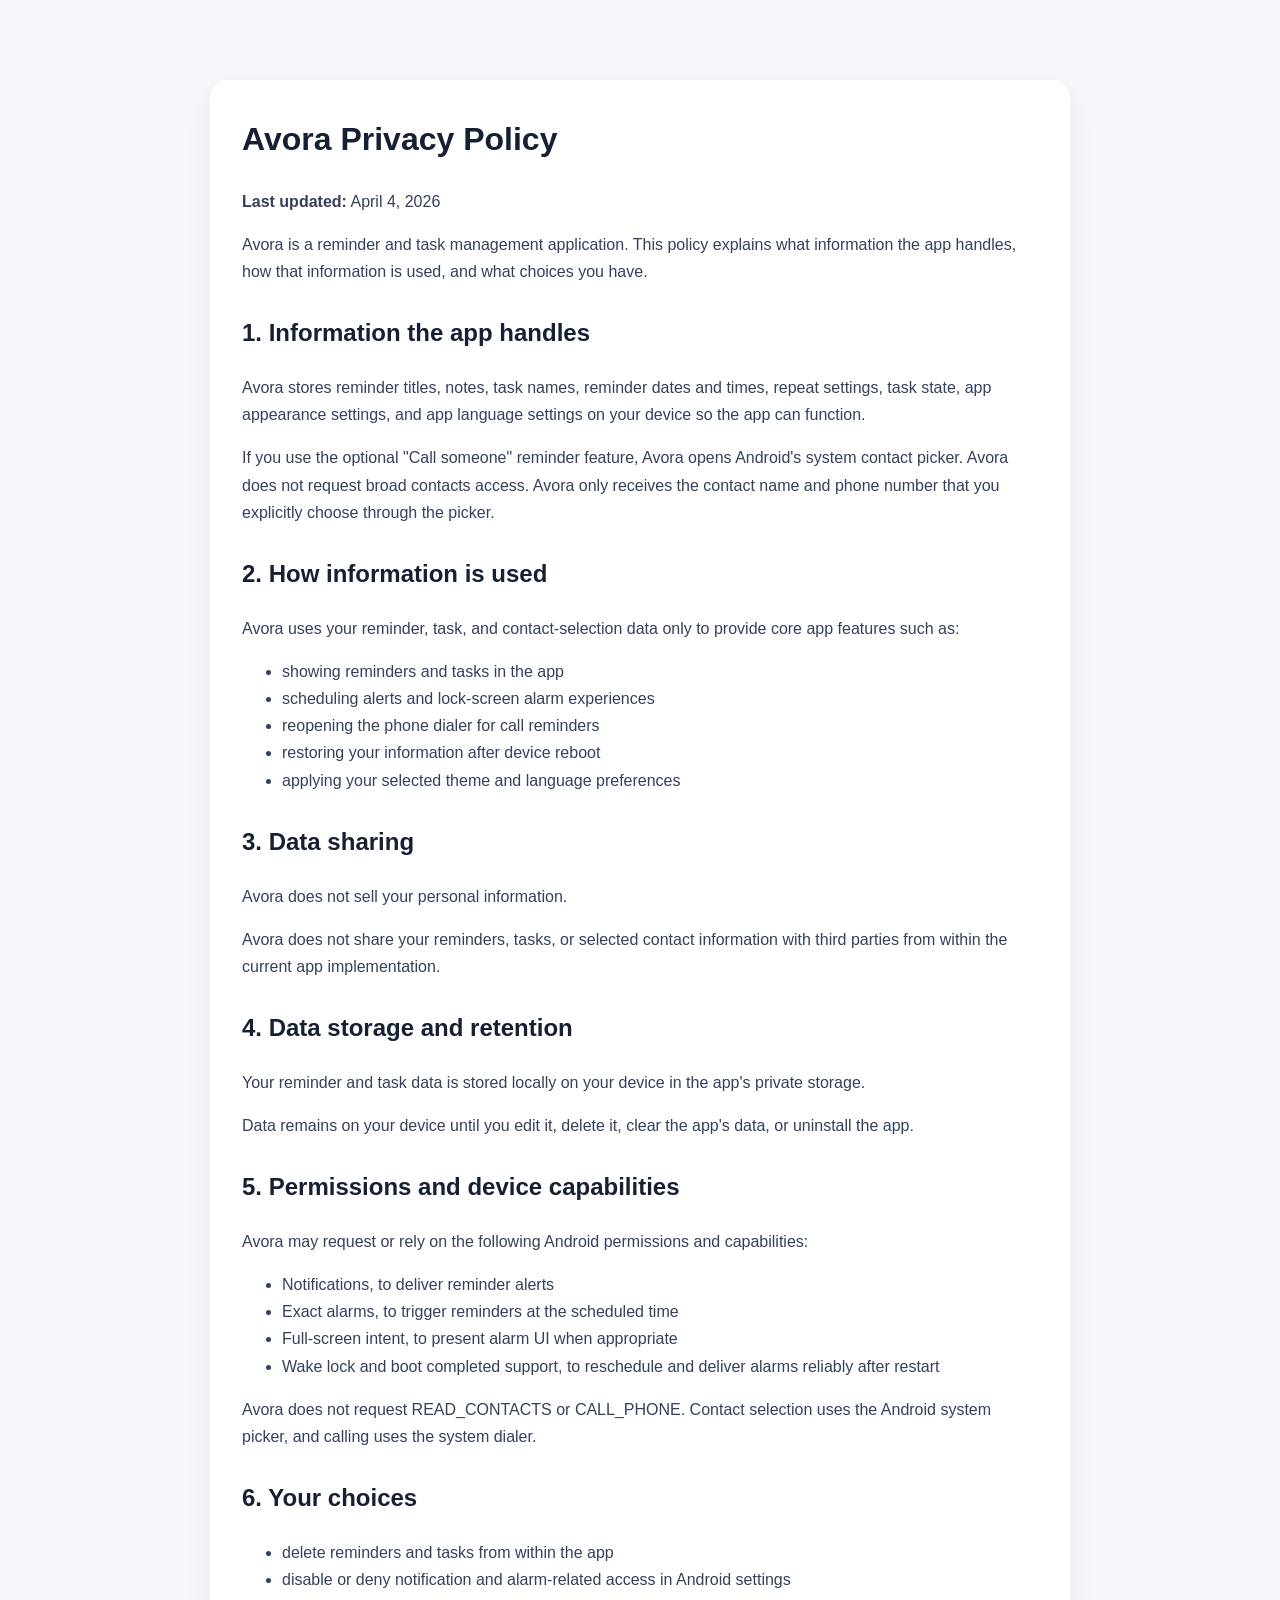
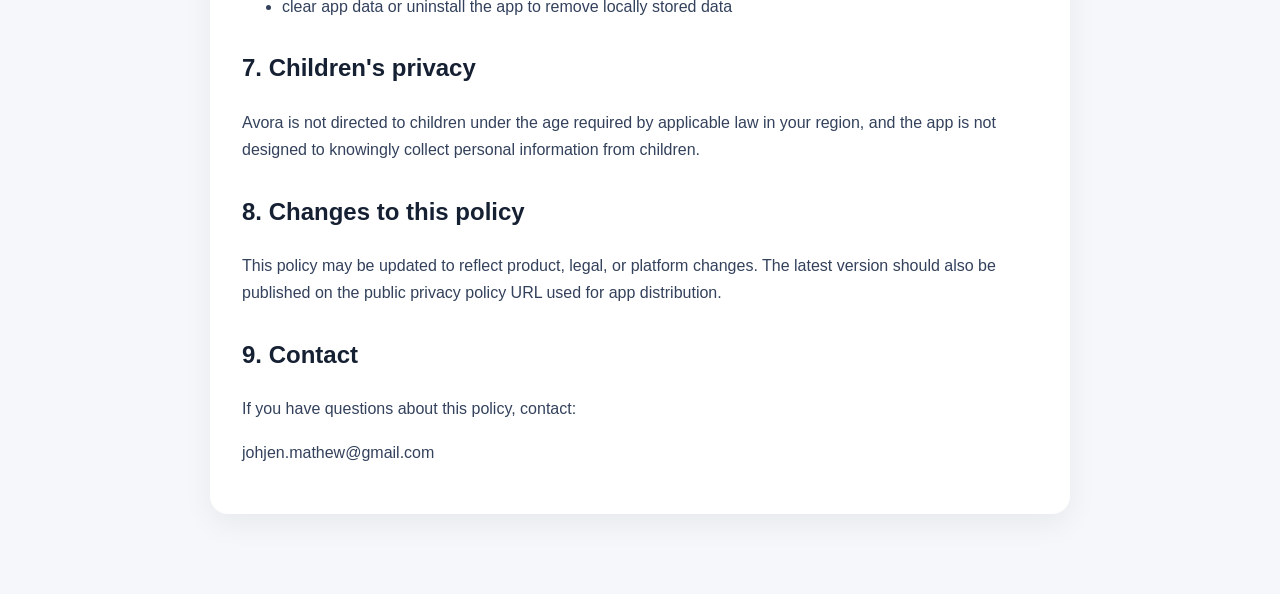
==== index.html @ a5a9cb65 "Create index.html" ====
<!doctype html>
<html lang="en">
<head>
  <meta charset="utf-8">
  <meta name="viewport" content="width=device-width, initial-scale=1">
  <title>Avora Privacy Policy</title>
  <style>
    body {
      margin: 0;
      font: 16px/1.7 -apple-system, BlinkMacSystemFont, "Segoe UI", sans-serif;
      background: #f6f7fb;
      color: #162033;
    }
    main {
      max-width: 860px;
      margin: 48px auto;
      padding: 32px 20px;
    }
    .card {
      background: white;
      border-radius: 18px;
      padding: 32px;
      box-shadow: 0 10px 30px rgba(0,0,0,.06);
    }
    h1, h2 { margin-top: 0; }
    h2 { margin-top: 28px; }
    p, li { color: #33415c; }
  </style>
</head>
<body>
  <main>
    <div class="card">
      <h1>Avora Privacy Policy</h1>
      <p><strong>Last updated:</strong> April 4, 2026</p>

      <p>Avora is a reminder and task management application. This policy explains what information the app handles, how that information is used, and what choices you have.</p>

      <h2>1. Information the app handles</h2>
      <p>Avora stores reminder titles, notes, task names, reminder dates and times, repeat settings, task state, app appearance settings, and app language settings on your device so the app can function.</p>
      <p>If you use the optional "Call someone" reminder feature, Avora opens Android's system contact picker. Avora does not request broad contacts access. Avora only receives the contact name and phone number that you explicitly choose through the picker.</p>

      <h2>2. How information is used</h2>
      <p>Avora uses your reminder, task, and contact-selection data only to provide core app features such as:</p>
      <ul>
        <li>showing reminders and tasks in the app</li>
        <li>scheduling alerts and lock-screen alarm experiences</li>
        <li>reopening the phone dialer for call reminders</li>
        <li>restoring your information after device reboot</li>
        <li>applying your selected theme and language preferences</li>
      </ul>

      <h2>3. Data sharing</h2>
      <p>Avora does not sell your personal information.</p>
      <p>Avora does not share your reminders, tasks, or selected contact information with third parties from within the current app implementation.</p>

      <h2>4. Data storage and retention</h2>
      <p>Your reminder and task data is stored locally on your device in the app's private storage.</p>
      <p>Data remains on your device until you edit it, delete it, clear the app's data, or uninstall the app.</p>

      <h2>5. Permissions and device capabilities</h2>
      <p>Avora may request or rely on the following Android permissions and capabilities:</p>
      <ul>
        <li>Notifications, to deliver reminder alerts</li>
        <li>Exact alarms, to trigger reminders at the scheduled time</li>
        <li>Full-screen intent, to present alarm UI when appropriate</li>
        <li>Wake lock and boot completed support, to reschedule and deliver alarms reliably after restart</li>
      </ul>
      <p>Avora does not request READ_CONTACTS or CALL_PHONE. Contact selection uses the Android system picker, and calling uses the system dialer.</p>

      <h2>6. Your choices</h2>
      <ul>
        <li>delete reminders and tasks from within the app</li>
        <li>disable or deny notification and alarm-related access in Android settings</li>
        <li>clear app data or uninstall the app to remove locally stored data</li>
      </ul>

      <h2>7. Children's privacy</h2>
      <p>Avora is not directed to children under the age required by applicable law in your region, and the app is not designed to knowingly collect personal information from children.</p>

      <h2>8. Changes to this policy</h2>
      <p>This policy may be updated to reflect product, legal, or platform changes. The latest version should also be published on the public privacy policy URL used for app distribution.</p>

      <h2>9. Contact</h2>
      <p>If you have questions about this policy, contact:</p>
      <p>johjen.mathew@gmail.com</p>
    </div>
  </main>
</body>
</html>
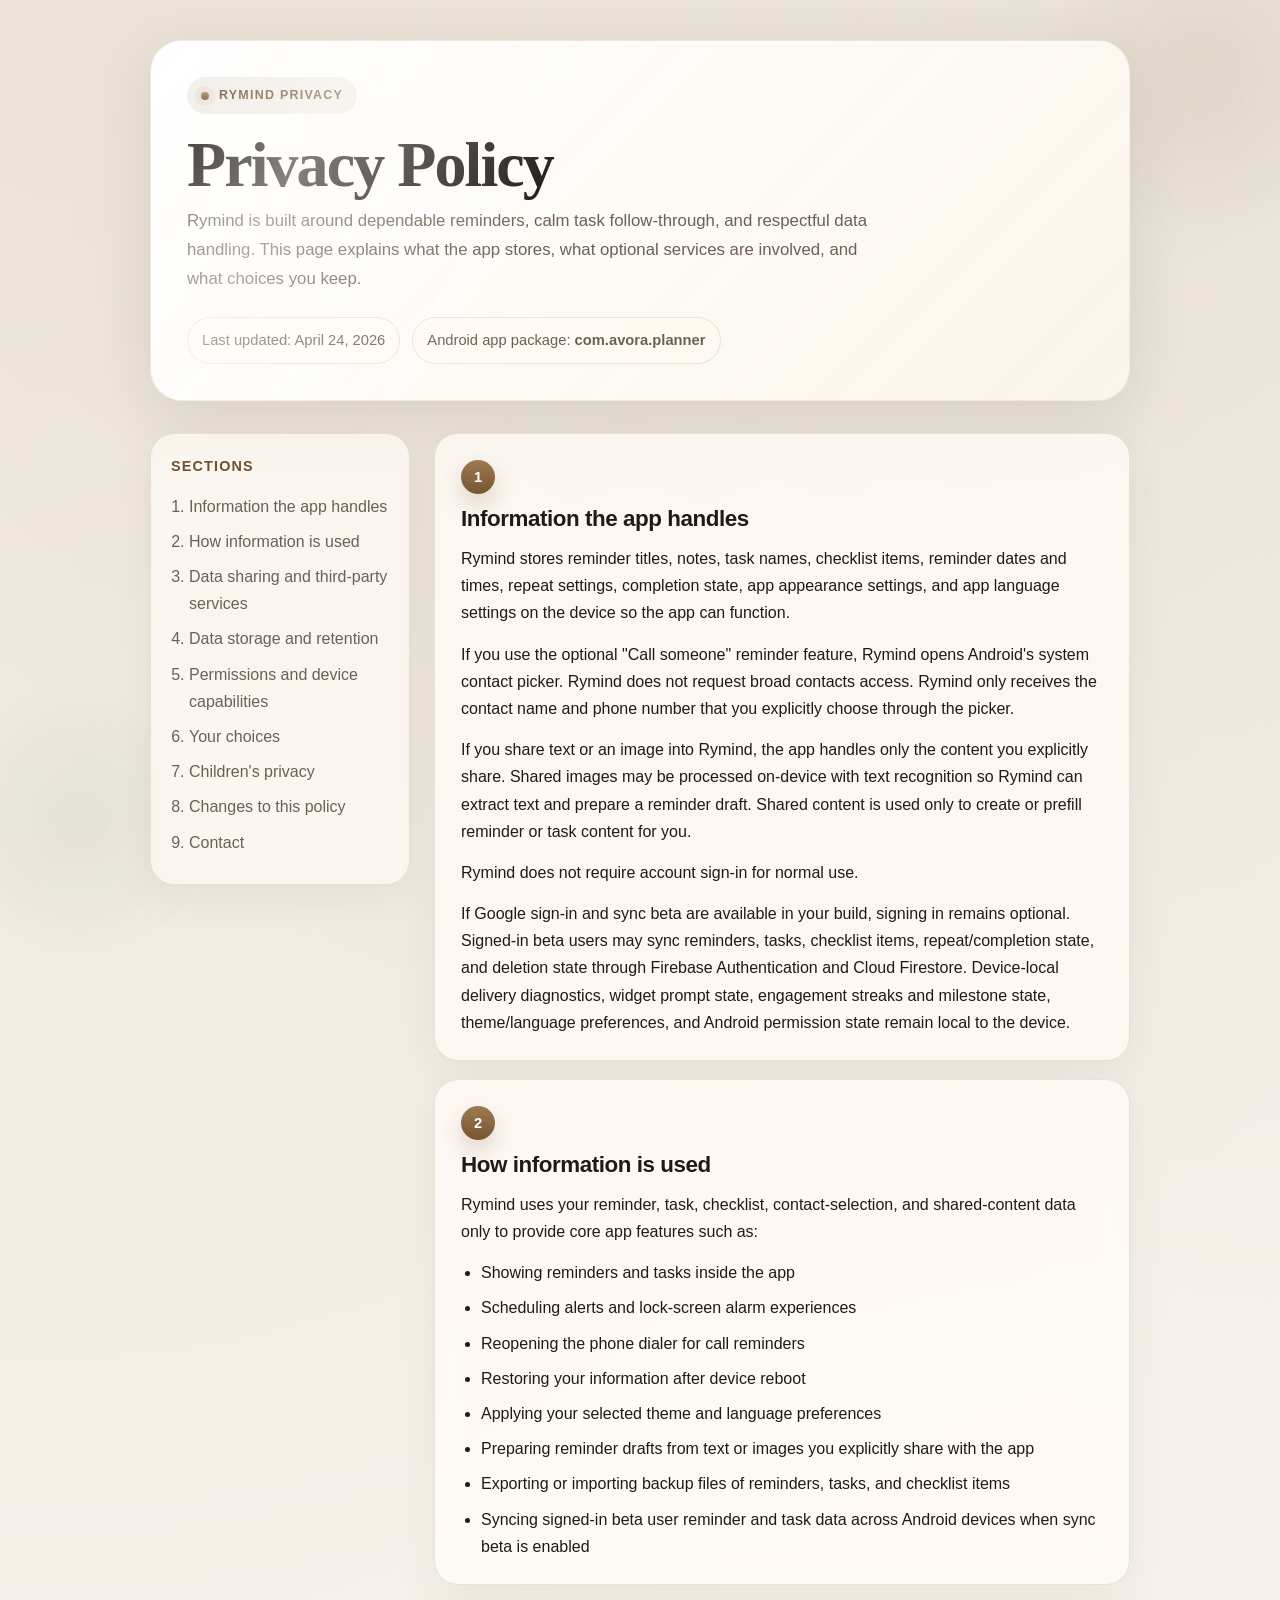
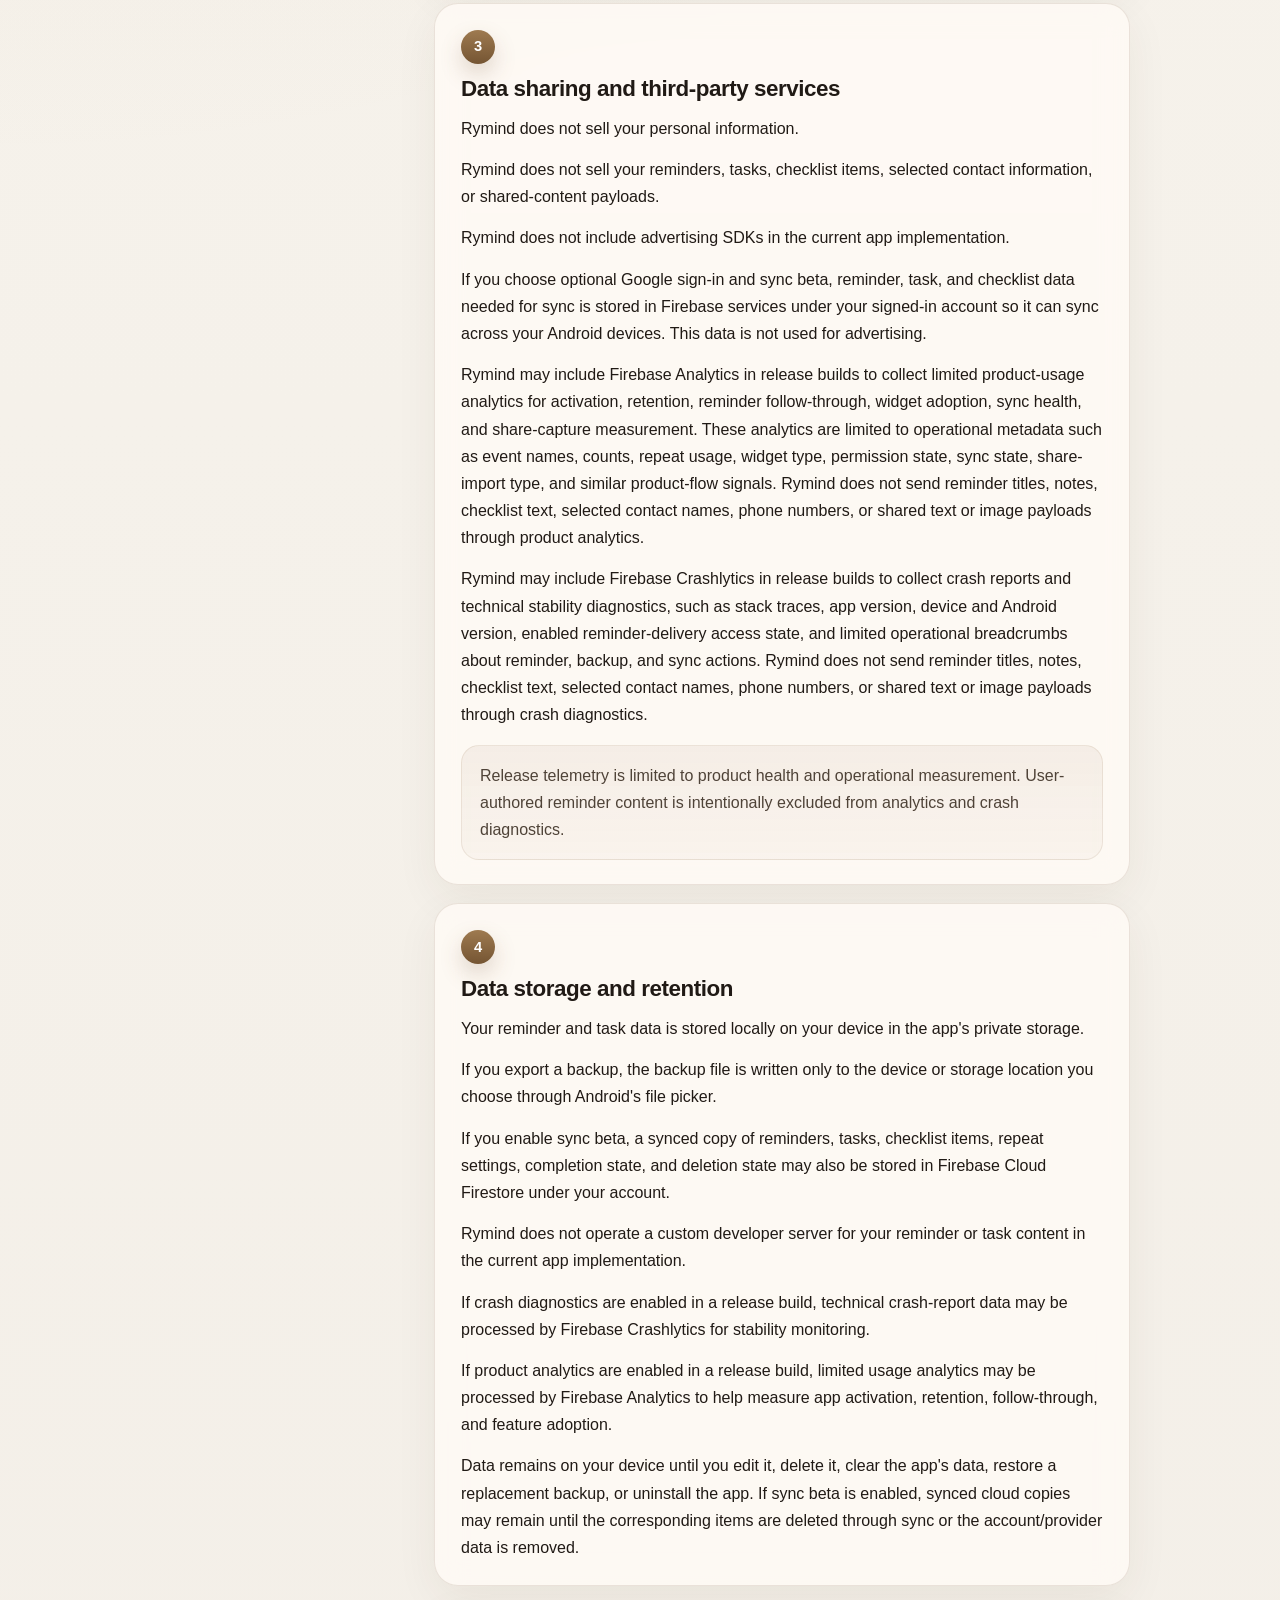
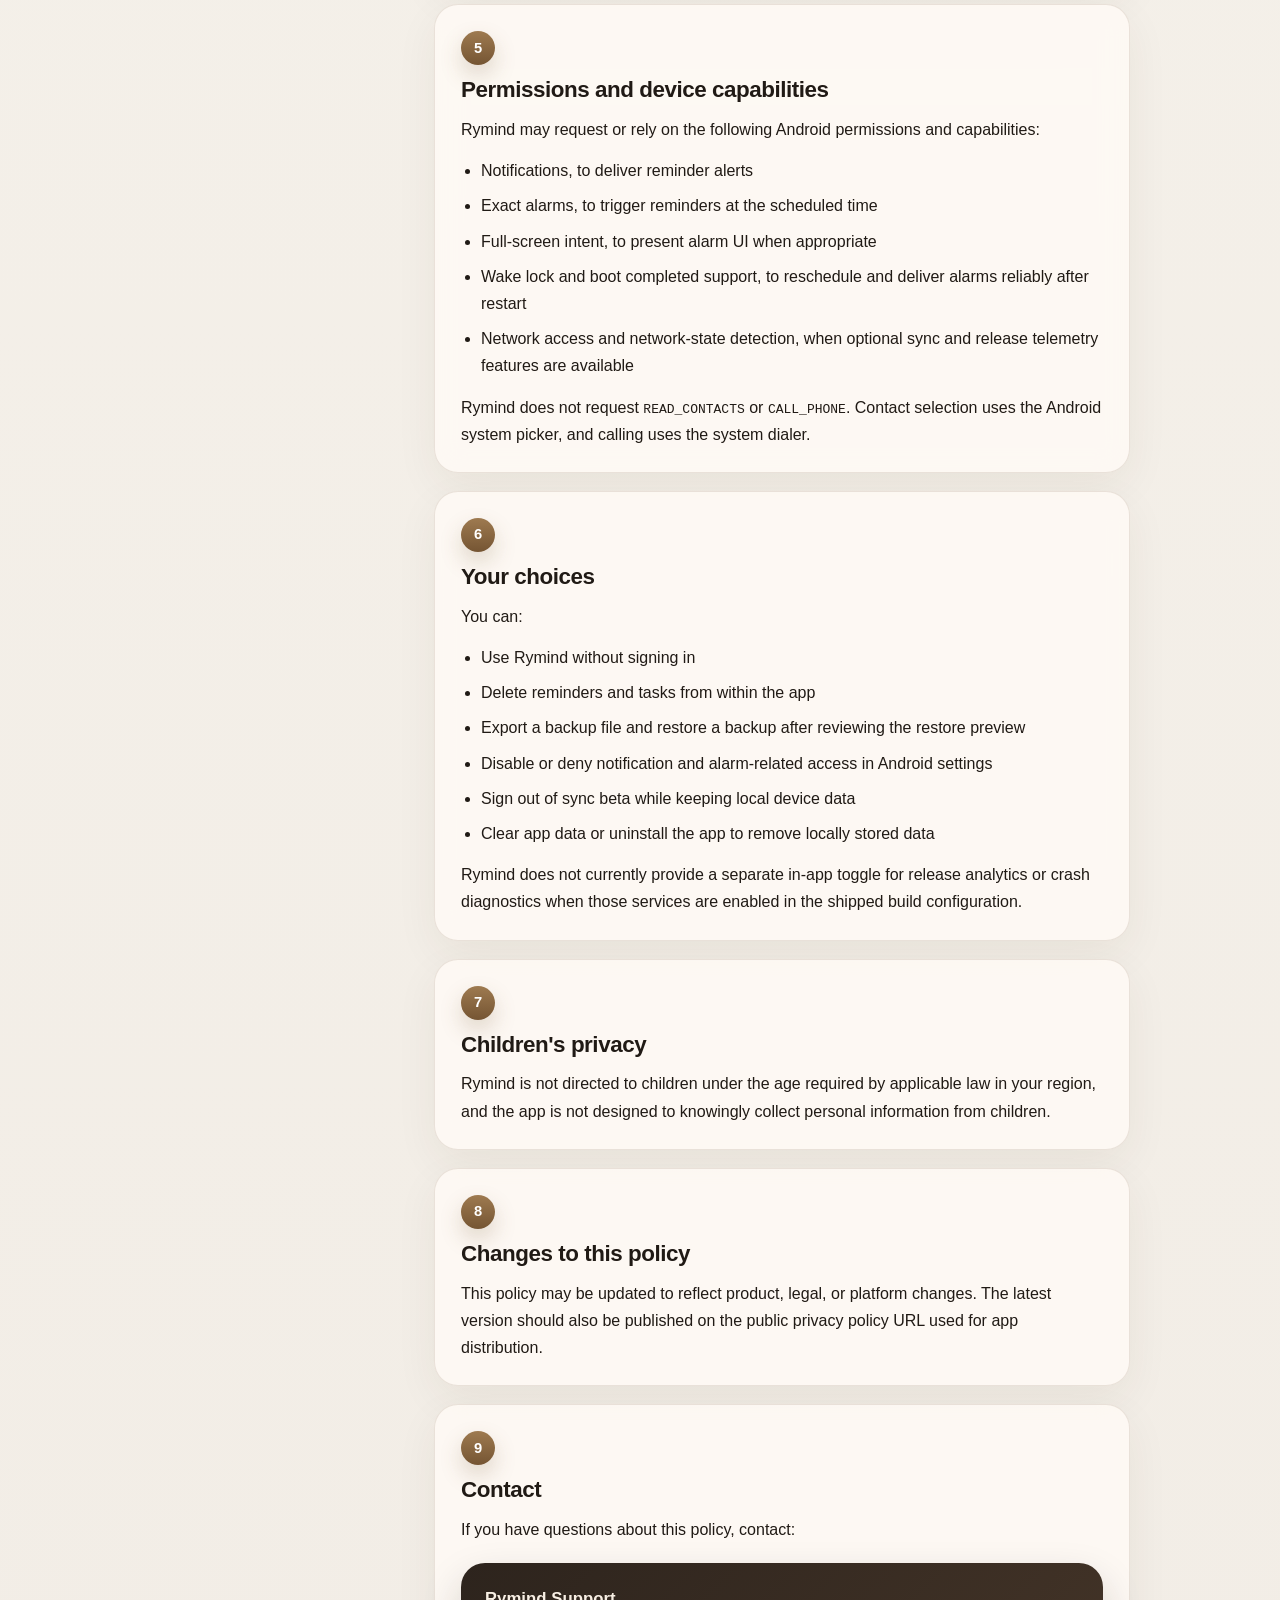
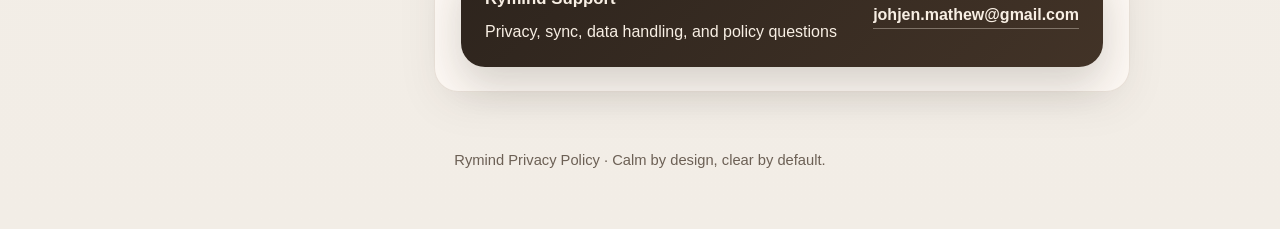
==== commit b089d428: "Update index.html This is for version 1.5.0" ====
--- a/index.html
+++ b/index.html
@@ -1,89 +1,578 @@
-<!doctype html>
+<!DOCTYPE html>
 <html lang="en">
 <head>
-  <meta charset="utf-8">
-  <meta name="viewport" content="width=device-width, initial-scale=1">
-  <title>Avora Privacy Policy</title>
+  <meta charset="UTF-8" />
+  <meta name="viewport" content="width=device-width, initial-scale=1.0" />
+  <title>Rymind Privacy Policy</title>
+  <meta
+    name="description"
+    content="Rymind Privacy Policy for reminders, tasks, backup, sync beta, analytics, and crash diagnostics."
+  />
   <style>
+    :root {
+      --bg: #f6f3ee;
+      --bg-accent: #efe7db;
+      --surface: rgba(255, 252, 247, 0.82);
+      --surface-strong: #fffaf2;
+      --border: rgba(111, 89, 58, 0.14);
+      --text: #201a15;
+      --muted: #6c6055;
+      --accent: #8c6b43;
+      --accent-strong: #6f5130;
+      --accent-soft: rgba(140, 107, 67, 0.12);
+      --shadow: 0 18px 60px rgba(61, 44, 23, 0.10);
+      --radius-xl: 32px;
+      --radius-lg: 24px;
+      --radius-md: 18px;
+      --max: 980px;
+    }
+
+    * {
+      box-sizing: border-box;
+    }
+
+    html {
+      scroll-behavior: smooth;
+    }
+
     body {
       margin: 0;
-      font: 16px/1.7 -apple-system, BlinkMacSystemFont, "Segoe UI", sans-serif;
-      background: #f6f7fb;
-      color: #162033;
-    }
-    main {
-      max-width: 860px;
-      margin: 48px auto;
-      padding: 32px 20px;
-    }
-    .card {
-      background: white;
-      border-radius: 18px;
-      padding: 32px;
-      box-shadow: 0 10px 30px rgba(0,0,0,.06);
-    }
-    h1, h2 { margin-top: 0; }
-    h2 { margin-top: 28px; }
-    p, li { color: #33415c; }
+      color: var(--text);
+      background:
+        radial-gradient(circle at top left, rgba(182, 152, 113, 0.18), transparent 34%),
+        radial-gradient(circle at top right, rgba(143, 125, 102, 0.12), transparent 28%),
+        linear-gradient(180deg, #f8f4ed 0%, #f5f1ea 40%, #f2ede6 100%);
+      font-family: "Inter", "Segoe UI", "Helvetica Neue", Arial, sans-serif;
+      line-height: 1.7;
+    }
+
+    .page-shell {
+      position: relative;
+      overflow: hidden;
+    }
+
+    .page-shell::before,
+    .page-shell::after {
+      content: "";
+      position: fixed;
+      z-index: 0;
+      border-radius: 999px;
+      pointer-events: none;
+      filter: blur(8px);
+      opacity: 0.7;
+    }
+
+    .page-shell::before {
+      width: 320px;
+      height: 320px;
+      top: -80px;
+      right: -80px;
+      background: radial-gradient(circle, rgba(160, 132, 96, 0.18), transparent 70%);
+    }
+
+    .page-shell::after {
+      width: 280px;
+      height: 280px;
+      bottom: -60px;
+      left: -60px;
+      background: radial-gradient(circle, rgba(115, 150, 136, 0.14), transparent 70%);
+    }
+
+    .container {
+      width: min(calc(100% - 32px), var(--max));
+      margin: 0 auto;
+      position: relative;
+      z-index: 1;
+    }
+
+    .hero {
+      padding: 40px 0 24px;
+    }
+
+    .hero-card {
+      position: relative;
+      overflow: hidden;
+      padding: 36px;
+      border-radius: var(--radius-xl);
+      background:
+        linear-gradient(135deg, rgba(255,255,255,0.92), rgba(250,244,234,0.86)),
+        var(--surface);
+      border: 1px solid rgba(111, 89, 58, 0.10);
+      box-shadow: var(--shadow);
+      backdrop-filter: blur(16px);
+    }
+
+    .hero-card::after {
+      content: "";
+      position: absolute;
+      inset: 0;
+      background:
+        linear-gradient(120deg, transparent 0%, rgba(255,255,255,0.45) 18%, transparent 42%);
+      pointer-events: none;
+    }
+
+    .eyebrow {
+      display: inline-flex;
+      align-items: center;
+      gap: 10px;
+      padding: 8px 14px;
+      border-radius: 999px;
+      background: var(--accent-soft);
+      color: var(--accent-strong);
+      font-size: 0.78rem;
+      font-weight: 700;
+      letter-spacing: 0.10em;
+      text-transform: uppercase;
+    }
+
+    .eyebrow-dot {
+      width: 8px;
+      height: 8px;
+      border-radius: 50%;
+      background: linear-gradient(180deg, #a78358, #765433);
+      box-shadow: 0 0 0 6px rgba(140, 107, 67, 0.08);
+    }
+
+    h1 {
+      margin: 18px 0 10px;
+      font-family: "Georgia", "Times New Roman", serif;
+      font-size: clamp(2.4rem, 5vw, 4.5rem);
+      line-height: 1.02;
+      letter-spacing: -0.03em;
+      font-weight: 700;
+    }
+
+    .hero-subtitle {
+      max-width: 700px;
+      margin: 0;
+      color: var(--muted);
+      font-size: 1.05rem;
+    }
+
+    .hero-meta {
+      display: flex;
+      flex-wrap: wrap;
+      gap: 12px;
+      margin-top: 24px;
+    }
+
+    .meta-pill {
+      padding: 10px 14px;
+      border-radius: 999px;
+      background: rgba(255, 250, 242, 0.78);
+      border: 1px solid var(--border);
+      color: var(--muted);
+      font-size: 0.92rem;
+    }
+
+    .layout {
+      display: grid;
+      grid-template-columns: 260px minmax(0, 1fr);
+      gap: 24px;
+      padding: 8px 0 56px;
+    }
+
+    .side-nav {
+      position: sticky;
+      top: 20px;
+      align-self: start;
+      padding: 20px;
+      border-radius: var(--radius-lg);
+      background: rgba(255, 251, 246, 0.72);
+      border: 1px solid var(--border);
+      backdrop-filter: blur(14px);
+      box-shadow: 0 14px 40px rgba(61, 44, 23, 0.05);
+    }
+
+    .side-nav h2 {
+      margin: 0 0 14px;
+      font-size: 0.9rem;
+      letter-spacing: 0.08em;
+      text-transform: uppercase;
+      color: var(--accent-strong);
+    }
+
+    .side-nav ol {
+      margin: 0;
+      padding-left: 18px;
+    }
+
+    .side-nav li {
+      margin: 8px 0;
+      color: var(--muted);
+    }
+
+    .side-nav a {
+      color: inherit;
+      text-decoration: none;
+    }
+
+    .side-nav a:hover {
+      color: var(--accent-strong);
+    }
+
+    .content {
+      display: grid;
+      gap: 18px;
+    }
+
+    .section-card {
+      padding: 26px 26px 24px;
+      border-radius: var(--radius-lg);
+      background: rgba(255, 251, 246, 0.82);
+      border: 1px solid var(--border);
+      box-shadow: 0 14px 44px rgba(61, 44, 23, 0.06);
+      backdrop-filter: blur(14px);
+    }
+
+    .section-number {
+      display: inline-flex;
+      align-items: center;
+      justify-content: center;
+      width: 34px;
+      height: 34px;
+      margin-bottom: 12px;
+      border-radius: 50%;
+      background: linear-gradient(180deg, #9e7a50, #755533);
+      color: #fff;
+      font-size: 0.92rem;
+      font-weight: 700;
+      box-shadow: 0 10px 22px rgba(117, 85, 51, 0.22);
+    }
+
+    h3 {
+      margin: 0 0 12px;
+      font-size: 1.4rem;
+      line-height: 1.2;
+      letter-spacing: -0.02em;
+    }
+
+    p {
+      margin: 0 0 14px;
+    }
+
+    p:last-child,
+    ul:last-child {
+      margin-bottom: 0;
+    }
+
+    ul {
+      margin: 0 0 14px;
+      padding-left: 20px;
+    }
+
+    li + li {
+      margin-top: 8px;
+    }
+
+    .callout {
+      margin-top: 16px;
+      padding: 16px 18px;
+      border-radius: var(--radius-md);
+      background: linear-gradient(180deg, rgba(140, 107, 67, 0.08), rgba(140, 107, 67, 0.04));
+      border: 1px solid rgba(140, 107, 67, 0.12);
+      color: #4f4338;
+    }
+
+    .contact-card {
+      display: flex;
+      flex-wrap: wrap;
+      gap: 14px;
+      align-items: center;
+      justify-content: space-between;
+      padding: 22px 24px;
+      margin-top: 20px;
+      border-radius: var(--radius-lg);
+      background: linear-gradient(135deg, #2d241d, #423327);
+      color: #f8efe4;
+      box-shadow: 0 18px 40px rgba(33, 25, 19, 0.18);
+    }
+
+    .contact-card strong {
+      display: block;
+      font-size: 1.05rem;
+      margin-bottom: 4px;
+    }
+
+    .contact-card a {
+      color: #f8efe4;
+      text-decoration: none;
+      font-weight: 600;
+      border-bottom: 1px solid rgba(248, 239, 228, 0.35);
+    }
+
+    footer {
+      padding: 0 0 56px;
+      color: var(--muted);
+      font-size: 0.92rem;
+      text-align: center;
+    }
+
+    @media (max-width: 920px) {
+      .layout {
+        grid-template-columns: 1fr;
+      }
+
+      .side-nav {
+        position: relative;
+        top: 0;
+      }
+    }
+
+    @media (max-width: 640px) {
+      .container {
+        width: min(calc(100% - 20px), var(--max));
+      }
+
+      .hero {
+        padding-top: 18px;
+      }
+
+      .hero-card,
+      .section-card,
+      .side-nav {
+        padding: 20px;
+        border-radius: 22px;
+      }
+
+      h1 {
+        font-size: 2.35rem;
+      }
+
+      .hero-meta {
+        gap: 10px;
+      }
+
+      .meta-pill {
+        width: 100%;
+      }
+    }
   </style>
 </head>
 <body>
-  <main>
-    <div class="card">
-      <h1>Avora Privacy Policy</h1>
-      <p><strong>Last updated:</strong> April 4, 2026</p>
-
-      <p>Avora is a reminder and task management application. This policy explains what information the app handles, how that information is used, and what choices you have.</p>
-
-      <h2>1. Information the app handles</h2>
-      <p>Avora stores reminder titles, notes, task names, reminder dates and times, repeat settings, task state, app appearance settings, and app language settings on your device so the app can function.</p>
-      <p>If you use the optional "Call someone" reminder feature, Avora opens Android's system contact picker. Avora does not request broad contacts access. Avora only receives the contact name and phone number that you explicitly choose through the picker.</p>
-
-      <h2>2. How information is used</h2>
-      <p>Avora uses your reminder, task, and contact-selection data only to provide core app features such as:</p>
-      <ul>
-        <li>showing reminders and tasks in the app</li>
-        <li>scheduling alerts and lock-screen alarm experiences</li>
-        <li>reopening the phone dialer for call reminders</li>
-        <li>restoring your information after device reboot</li>
-        <li>applying your selected theme and language preferences</li>
-      </ul>
-
-      <h2>3. Data sharing</h2>
-      <p>Avora does not sell your personal information.</p>
-      <p>Avora does not share your reminders, tasks, or selected contact information with third parties from within the current app implementation.</p>
-
-      <h2>4. Data storage and retention</h2>
-      <p>Your reminder and task data is stored locally on your device in the app's private storage.</p>
-      <p>Data remains on your device until you edit it, delete it, clear the app's data, or uninstall the app.</p>
-
-      <h2>5. Permissions and device capabilities</h2>
-      <p>Avora may request or rely on the following Android permissions and capabilities:</p>
-      <ul>
-        <li>Notifications, to deliver reminder alerts</li>
-        <li>Exact alarms, to trigger reminders at the scheduled time</li>
-        <li>Full-screen intent, to present alarm UI when appropriate</li>
-        <li>Wake lock and boot completed support, to reschedule and deliver alarms reliably after restart</li>
-      </ul>
-      <p>Avora does not request READ_CONTACTS or CALL_PHONE. Contact selection uses the Android system picker, and calling uses the system dialer.</p>
-
-      <h2>6. Your choices</h2>
-      <ul>
-        <li>delete reminders and tasks from within the app</li>
-        <li>disable or deny notification and alarm-related access in Android settings</li>
-        <li>clear app data or uninstall the app to remove locally stored data</li>
-      </ul>
-
-      <h2>7. Children's privacy</h2>
-      <p>Avora is not directed to children under the age required by applicable law in your region, and the app is not designed to knowingly collect personal information from children.</p>
-
-      <h2>8. Changes to this policy</h2>
-      <p>This policy may be updated to reflect product, legal, or platform changes. The latest version should also be published on the public privacy policy URL used for app distribution.</p>
-
-      <h2>9. Contact</h2>
-      <p>If you have questions about this policy, contact:</p>
-      <p>johjen.mathew@gmail.com</p>
+  <div class="page-shell">
+    <div class="container">
+      <header class="hero">
+        <div class="hero-card">
+          <div class="eyebrow">
+            <span class="eyebrow-dot"></span>
+            Rymind Privacy
+          </div>
+          <h1>Privacy Policy</h1>
+          <p class="hero-subtitle">
+            Rymind is built around dependable reminders, calm task follow-through, and respectful data handling.
+            This page explains what the app stores, what optional services are involved, and what choices you keep.
+          </p>
+          <div class="hero-meta">
+            <div class="meta-pill">Last updated: April 24, 2026</div>
+            <div class="meta-pill">Android app package: <strong>com.avora.planner</strong></div>
+          </div>
+        </div>
+      </header>
+
+      <main class="layout">
+        <aside class="side-nav" aria-label="Policy sections">
+          <h2>Sections</h2>
+          <ol>
+            <li><a href="#section-1">Information the app handles</a></li>
+            <li><a href="#section-2">How information is used</a></li>
+            <li><a href="#section-3">Data sharing and third-party services</a></li>
+            <li><a href="#section-4">Data storage and retention</a></li>
+            <li><a href="#section-5">Permissions and device capabilities</a></li>
+            <li><a href="#section-6">Your choices</a></li>
+            <li><a href="#section-7">Children's privacy</a></li>
+            <li><a href="#section-8">Changes to this policy</a></li>
+            <li><a href="#section-9">Contact</a></li>
+          </ol>
+        </aside>
+
+        <section class="content">
+          <article class="section-card" id="section-1">
+            <div class="section-number">1</div>
+            <h3>Information the app handles</h3>
+            <p>
+              Rymind stores reminder titles, notes, task names, checklist items, reminder dates and times,
+              repeat settings, completion state, app appearance settings, and app language settings on the
+              device so the app can function.
+            </p>
+            <p>
+              If you use the optional "Call someone" reminder feature, Rymind opens Android's system contact
+              picker. Rymind does not request broad contacts access. Rymind only receives the contact name
+              and phone number that you explicitly choose through the picker.
+            </p>
+            <p>
+              If you share text or an image into Rymind, the app handles only the content you explicitly share.
+              Shared images may be processed on-device with text recognition so Rymind can extract text and
+              prepare a reminder draft. Shared content is used only to create or prefill reminder or task content for you.
+            </p>
+            <p>Rymind does not require account sign-in for normal use.</p>
+            <p>
+              If Google sign-in and sync beta are available in your build, signing in remains optional.
+              Signed-in beta users may sync reminders, tasks, checklist items, repeat/completion state,
+              and deletion state through Firebase Authentication and Cloud Firestore. Device-local delivery
+              diagnostics, widget prompt state, engagement streaks and milestone state, theme/language
+              preferences, and Android permission state remain local to the device.
+            </p>
+          </article>
+
+          <article class="section-card" id="section-2">
+            <div class="section-number">2</div>
+            <h3>How information is used</h3>
+            <p>
+              Rymind uses your reminder, task, checklist, contact-selection, and shared-content data only
+              to provide core app features such as:
+            </p>
+            <ul>
+              <li>Showing reminders and tasks inside the app</li>
+              <li>Scheduling alerts and lock-screen alarm experiences</li>
+              <li>Reopening the phone dialer for call reminders</li>
+              <li>Restoring your information after device reboot</li>
+              <li>Applying your selected theme and language preferences</li>
+              <li>Preparing reminder drafts from text or images you explicitly share with the app</li>
+              <li>Exporting or importing backup files of reminders, tasks, and checklist items</li>
+              <li>Syncing signed-in beta user reminder and task data across Android devices when sync beta is enabled</li>
+            </ul>
+          </article>
+
+          <article class="section-card" id="section-3">
+            <div class="section-number">3</div>
+            <h3>Data sharing and third-party services</h3>
+            <p>Rymind does not sell your personal information.</p>
+            <p>
+              Rymind does not sell your reminders, tasks, checklist items, selected contact information,
+              or shared-content payloads.
+            </p>
+            <p>Rymind does not include advertising SDKs in the current app implementation.</p>
+            <p>
+              If you choose optional Google sign-in and sync beta, reminder, task, and checklist data needed
+              for sync is stored in Firebase services under your signed-in account so it can sync across your
+              Android devices. This data is not used for advertising.
+            </p>
+            <p>
+              Rymind may include Firebase Analytics in release builds to collect limited product-usage analytics
+              for activation, retention, reminder follow-through, widget adoption, sync health, and share-capture
+              measurement. These analytics are limited to operational metadata such as event names, counts,
+              repeat usage, widget type, permission state, sync state, share-import type, and similar product-flow signals.
+              Rymind does not send reminder titles, notes, checklist text, selected contact names, phone numbers,
+              or shared text or image payloads through product analytics.
+            </p>
+            <p>
+              Rymind may include Firebase Crashlytics in release builds to collect crash reports and technical
+              stability diagnostics, such as stack traces, app version, device and Android version, enabled
+              reminder-delivery access state, and limited operational breadcrumbs about reminder, backup,
+              and sync actions. Rymind does not send reminder titles, notes, checklist text, selected contact names,
+              phone numbers, or shared text or image payloads through crash diagnostics.
+            </p>
+            <div class="callout">
+              Release telemetry is limited to product health and operational measurement. User-authored reminder
+              content is intentionally excluded from analytics and crash diagnostics.
+            </div>
+          </article>
+
+          <article class="section-card" id="section-4">
+            <div class="section-number">4</div>
+            <h3>Data storage and retention</h3>
+            <p>Your reminder and task data is stored locally on your device in the app's private storage.</p>
+            <p>
+              If you export a backup, the backup file is written only to the device or storage location
+              you choose through Android's file picker.
+            </p>
+            <p>
+              If you enable sync beta, a synced copy of reminders, tasks, checklist items, repeat settings,
+              completion state, and deletion state may also be stored in Firebase Cloud Firestore under your account.
+            </p>
+            <p>
+              Rymind does not operate a custom developer server for your reminder or task content in the
+              current app implementation.
+            </p>
+            <p>
+              If crash diagnostics are enabled in a release build, technical crash-report data may be processed
+              by Firebase Crashlytics for stability monitoring.
+            </p>
+            <p>
+              If product analytics are enabled in a release build, limited usage analytics may be processed
+              by Firebase Analytics to help measure app activation, retention, follow-through, and feature adoption.
+            </p>
+            <p>
+              Data remains on your device until you edit it, delete it, clear the app's data, restore a replacement
+              backup, or uninstall the app. If sync beta is enabled, synced cloud copies may remain until the
+              corresponding items are deleted through sync or the account/provider data is removed.
+            </p>
+          </article>
+
+          <article class="section-card" id="section-5">
+            <div class="section-number">5</div>
+            <h3>Permissions and device capabilities</h3>
+            <p>Rymind may request or rely on the following Android permissions and capabilities:</p>
+            <ul>
+              <li>Notifications, to deliver reminder alerts</li>
+              <li>Exact alarms, to trigger reminders at the scheduled time</li>
+              <li>Full-screen intent, to present alarm UI when appropriate</li>
+              <li>Wake lock and boot completed support, to reschedule and deliver alarms reliably after restart</li>
+              <li>Network access and network-state detection, when optional sync and release telemetry features are available</li>
+            </ul>
+            <p>
+              Rymind does not request <code>READ_CONTACTS</code> or <code>CALL_PHONE</code>. Contact selection
+              uses the Android system picker, and calling uses the system dialer.
+            </p>
+          </article>
+
+          <article class="section-card" id="section-6">
+            <div class="section-number">6</div>
+            <h3>Your choices</h3>
+            <p>You can:</p>
+            <ul>
+              <li>Use Rymind without signing in</li>
+              <li>Delete reminders and tasks from within the app</li>
+              <li>Export a backup file and restore a backup after reviewing the restore preview</li>
+              <li>Disable or deny notification and alarm-related access in Android settings</li>
+              <li>Sign out of sync beta while keeping local device data</li>
+              <li>Clear app data or uninstall the app to remove locally stored data</li>
+            </ul>
+            <p>
+              Rymind does not currently provide a separate in-app toggle for release analytics or crash diagnostics
+              when those services are enabled in the shipped build configuration.
+            </p>
+          </article>
+
+          <article class="section-card" id="section-7">
+            <div class="section-number">7</div>
+            <h3>Children's privacy</h3>
+            <p>
+              Rymind is not directed to children under the age required by applicable law in your region,
+              and the app is not designed to knowingly collect personal information from children.
+            </p>
+          </article>
+
+          <article class="section-card" id="section-8">
+            <div class="section-number">8</div>
+            <h3>Changes to this policy</h3>
+            <p>
+              This policy may be updated to reflect product, legal, or platform changes. The latest version
+              should also be published on the public privacy policy URL used for app distribution.
+            </p>
+          </article>
+
+          <article class="section-card" id="section-9">
+            <div class="section-number">9</div>
+            <h3>Contact</h3>
+            <p>If you have questions about this policy, contact:</p>
+
+            <div class="contact-card">
+              <div>
+                <strong>Rymind Support</strong>
+                <span>Privacy, sync, data handling, and policy questions</span>
+              </div>
+              <a href="mailto:johjen.mathew@gmail.com">johjen.mathew@gmail.com</a>
+            </div>
+          </article>
+        </section>
+      </main>
+
+      <footer>
+        Rymind Privacy Policy · Calm by design, clear by default.
+      </footer>
     </div>
-  </main>
+  </div>
 </body>
 </html>
